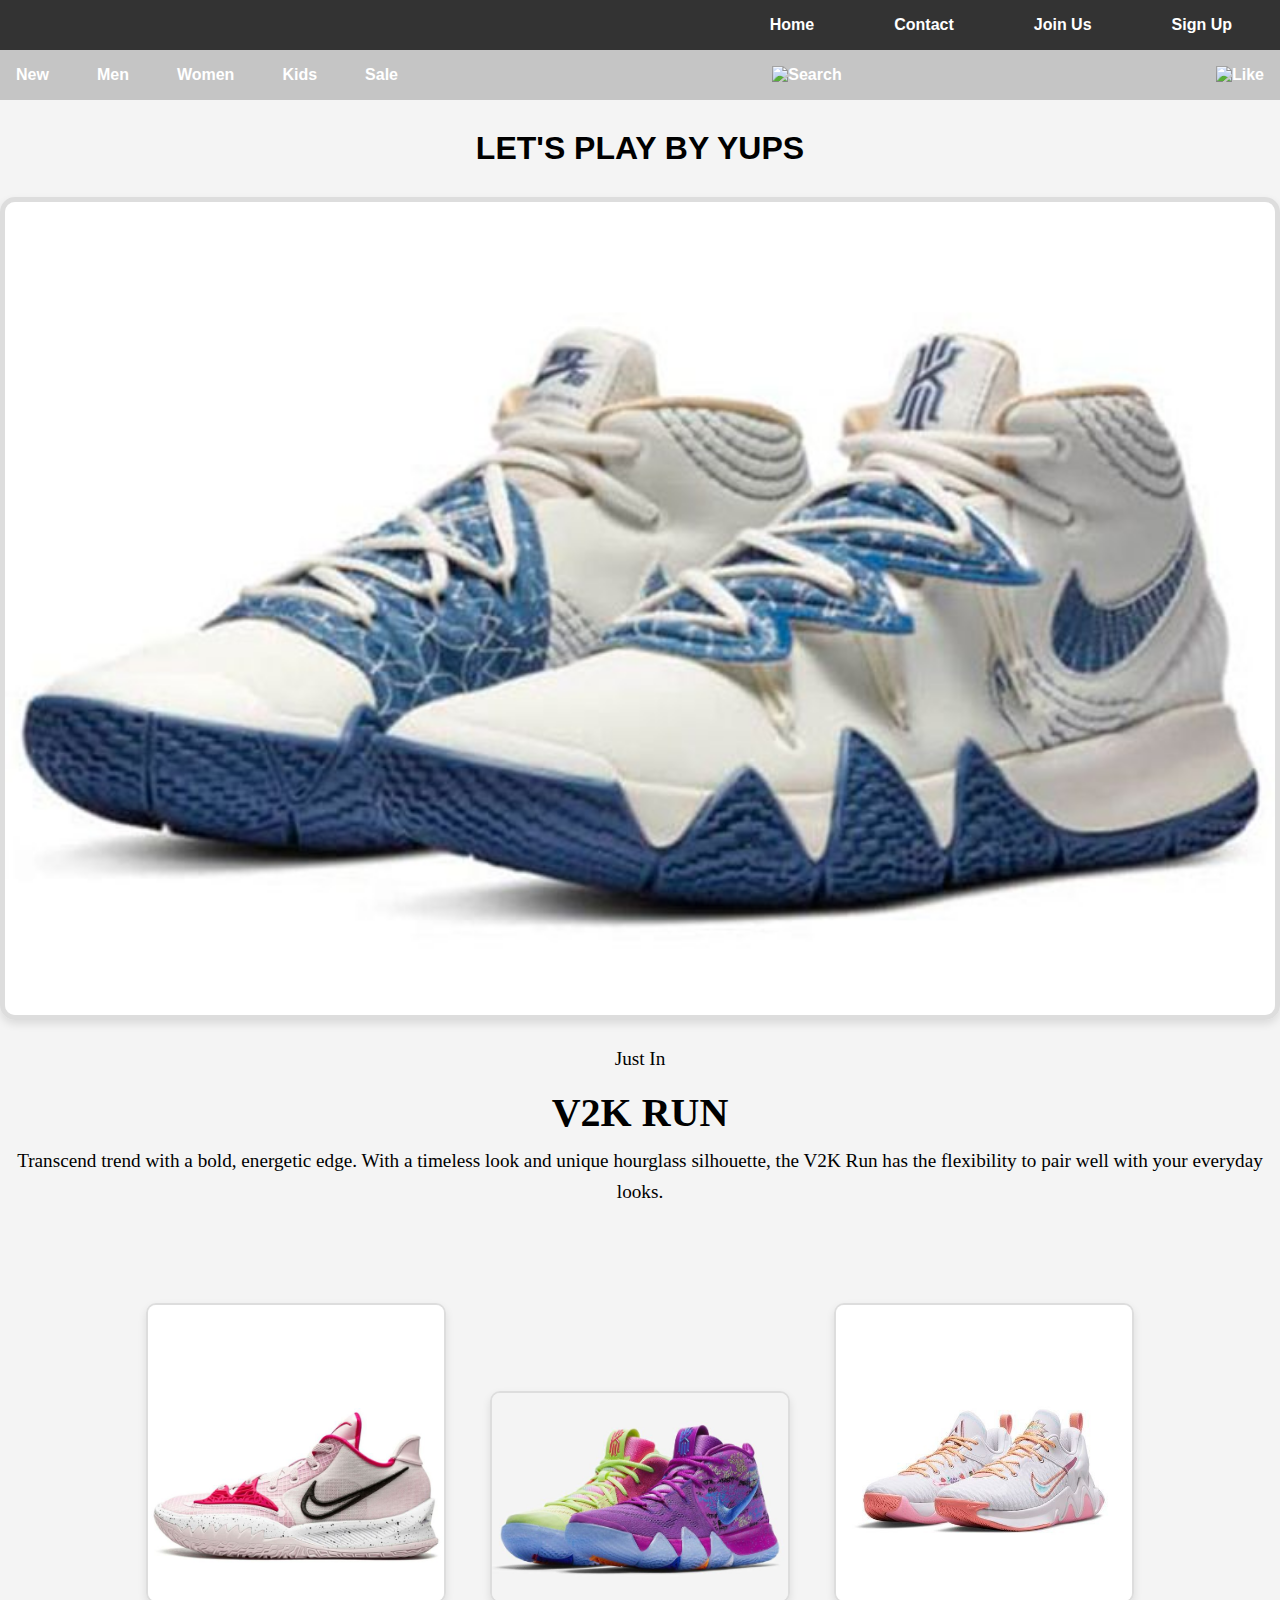
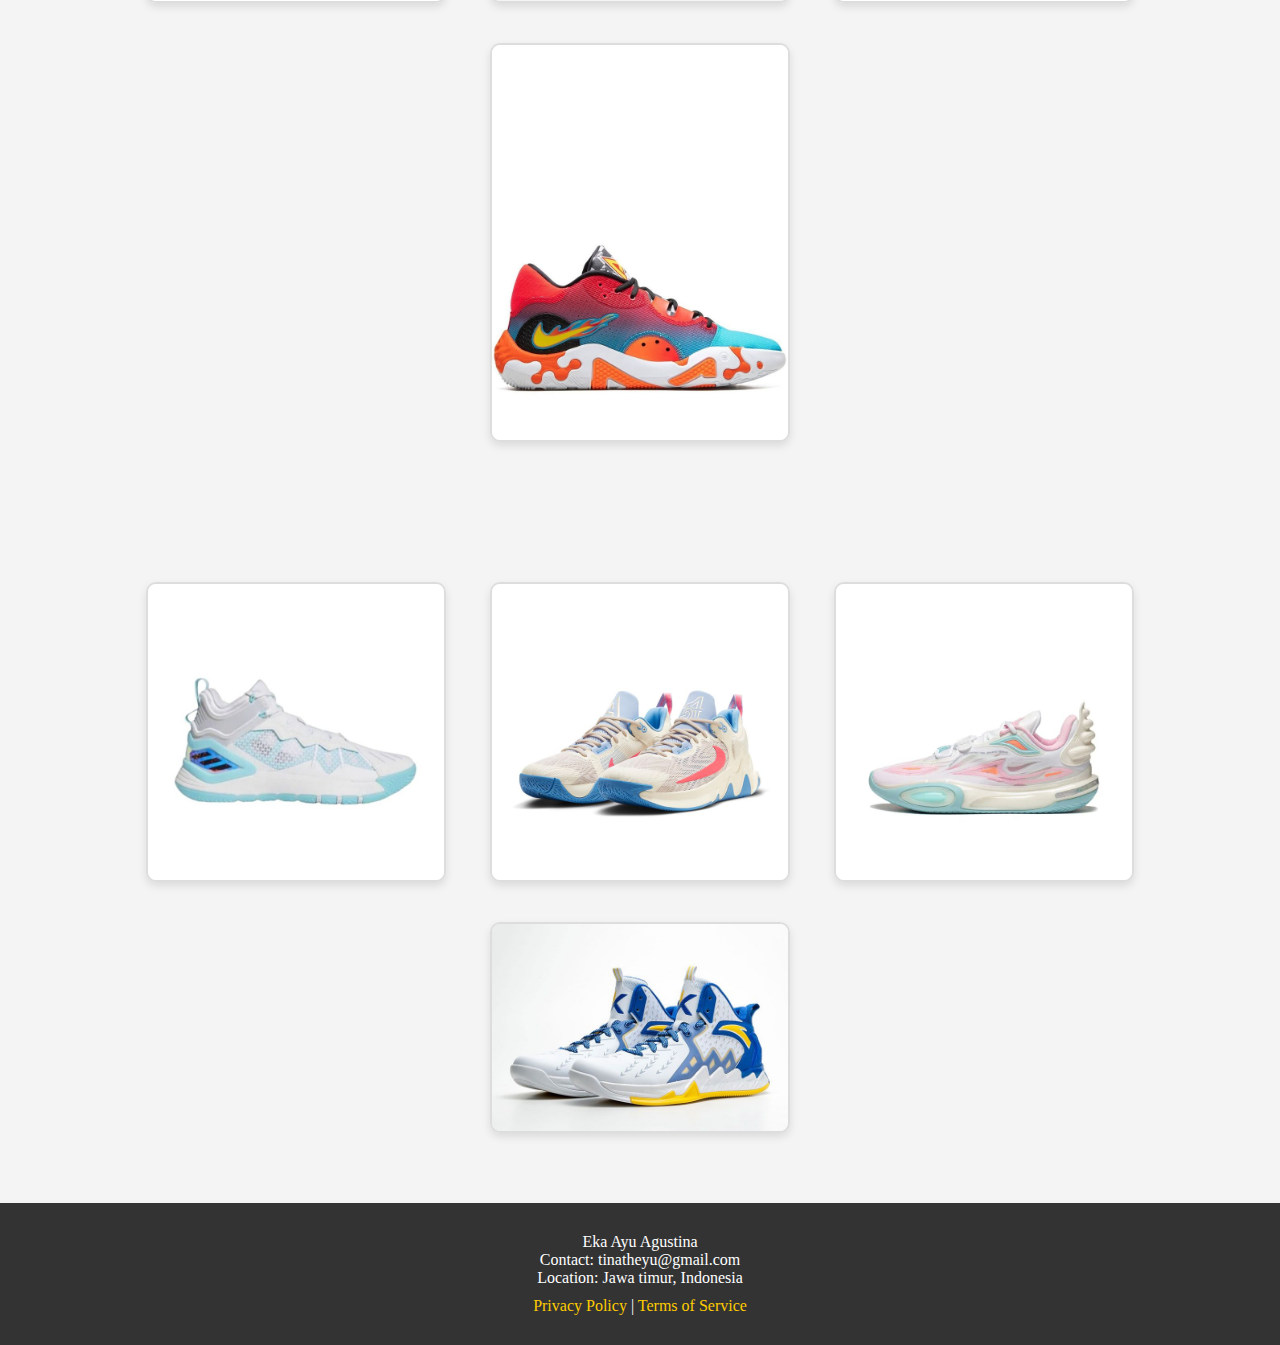
==== index.html @ d951ebdd "first commit" ====
<!DOCTYPE html>
<html lang="en">
<head>
    <meta charset="UTF-8">
    <meta name="viewport" content="width=device-width, initial-scale=1.0">
    <title>Document</title>
    <link rel="stylesheet" href="style.css"/>
</head>
<body>
    <!-- Navbar 1 -->
    <div>
        <nav>
            <ul>
                <li><a href="sindex.html">Home</a></li>
                <li><a href="#">Contact</a></li>
                <li><a href="login.html">Join Us</a></li>
                <li><a href="login.html">Sign Up</a></li>
            </ul>
        </nav>
    </div>
    <!-- Navbar 1 selesai -->

    <!-- Navbar 2 -->
    <div>
        <nav class="nav2">
            <ul class="ul2">
                <li class="li2"><a href="#">New</a></li>
                <li class="li2"><a href="#">Men</a></li>
                <li class="li2"><a href="#">Women</a></li>
                <li class="li2"><a href="#">Kids</a></li>
                <li class="li2"><a href="#">Sale</a></li>
                <li class="li2 right-icons">
                    <a href="#">
                        <img src="https://img.icons8.com/ios/50/000000/search.png" alt="Search" class="icon">
                    </a>
                </li>
                <li class="li2 right-icons">
                    <a href="#">
                        <img src="https://img.icons8.com/ios/50/000000/like.png" alt="Like" class="icon">
                    </a>
                </li>
            </ul>
        </nav>
    </div>
    <!-- Navbar 2 selesai -->

    <!-- Body 1 -->
    <div class="div-3">
        <h2 class="h2-1">LET'S PLAY BY YUPS</h2>
    </div>
    <!-- Body 1 selesai -->

    <!-- Body 2 -->
    <div class="div-4">
        <img class="custombasket1" src="basket2.jpg" alt="basketball" />
    </div>
    <div class="teks1">
        <p>Just In</p>
        <h1>V2K RUN</h1>
        <p>Transcend trend with a bold, energetic edge. With a timeless look and unique hourglass silhouette, the V2K Run has the flexibility to pair well with your everyday looks.</p>
    </div>        
    <!-- Body 2 selesai -->

    <!-- Body 3 -->
    <div class="div-5">
        <div class="photo-wrapper1">
            <img class="customkatalog1" src="katalog1.jpeg" alt="Sepatu 1" />
        </div>
        <div class="photo-wrapper1">
            <img class="customkatalog1" src="katalog2.jpg" alt="Sepatu 2" />
        </div>
        <div class="photo-wrapper1">
            <img class="customkatalog1" src="katalog3.jpg" alt="Sepatu 3" />
        </div>
        <div class="photo-wrapper1">
            <img class="customkatalog1" src="katalog4.jpg" alt="Sepatu 4" />
        </div>
    </div>
    <!-- Body 3 selesai -->

    <!-- Body 4 -->
    <div class="div-6">
        <div class="photo-wrapper1">
            <img class="customkatalog1" src="katalog5.jpg" alt="Sepatu 5" />
        </div>
        <div class="photo-wrapper1">
            <img class="customkatalog1" src="katalog6.jpg" alt="Sepatu 6" />
        </div>
        <div class="photo-wrapper1">
            <img class="customkatalog1" src="katalog7.jpg" alt="Sepatu 7" />
        </div>
        <div class="photo-wrapper1">
            <img class="customkatalog1" src="katalog8.jpg" alt="Sepatu 8" />
        </div>
    </div>
    <!-- Body 4 selesai -->

    <!-- Footer -->
    <footer>
        <div class="footer-section">
            <p>Eka Ayu Agustina</p>
            <p>Contact: tinatheyu@gmail.com</p>
            <p>Location: Jawa timur, Indonesia</p>
        </div>
        <div class="footer-section">
            <p><a href="#">Privacy Policy</a> | <a href="#">Terms of Service</a></p>
        </div>
    </footer>
    <!-- Footer selesai -->
</body>
</html>
---- style.css ----
* {
    margin: 0;
    padding: 0;
    box-sizing: border-box;
}

body {
   background: #f4f4f4;
}

nav {
   background-color: #333;
   align-items: center;
   display: flex;
   justify-content: flex-end;
   padding: 1rem 2rem;
}

nav ul {
   display: flex;
   list-style: none;
   align-items: center;
   gap: 3rem;
}

nav ul li a {
   font-weight: 600;
   text-decoration: none;
   font-family: 'Segoe UI', Tahoma, Geneva, Verdana, sans-serif;
   color: white;
   padding: 1rem;
   transition: all 0.3s ease;
   border-bottom: 1px solid rgba(255, 228, 196, 0);
}

nav ul li a:hover {
   border-bottom: 1px solid bisque;
   color: bisque;
}

.nav2 {
    background-color: rgb(197, 197, 197);
    display: flex;
    justify-content: center;
    padding: 0.5rem 1rem;
    height: 50px;
}

.ul2 {
    display: flex;
    list-style: none;
    align-items: center;
    gap: 3rem;
    width: 100%;
}

.right-icons {
    margin-left: auto;
    display: flex;
    gap: 0.5rem;
}

.li2 {
    font-weight: 600;
    text-decoration: none;
    font-family: 'Segoe UI', Tahoma, Geneva, Verdana, sans-serif;
    color: white;
    padding: 8px 0;
    transition: all 0.3s ease;
}

.li2 > a {
    font-weight: 600;
    text-decoration: none;
    font-family: 'Segoe UI', Tahoma, Geneva, Verdana, sans-serif;
    color: white;
    padding: 8px 0;
    transition: all;
    transition-duration: 300ms;
    border-bottom: 1px solid rgba(255, 228, 196, 0);
}

.li2 > a:hover {
    border-bottom: 1px solid bisque;
    color: bisque;
}

.icon {
   width: 20px;
   height: auto;
   vertical-align: middle;
}

.category-btn {
    background-color: #9d9d9d;
    color: white;
    border: none;
    border-radius: 10px;
    padding: 7px 24px;
    cursor: pointer;
    font-weight: bold;
    font-size: 16px;
    transition: background-color 0.3s ease, transform 0.3s ease;
}
 
.category-btn:hover {
    background-color: #535353;
    transform: scale(1.05);
}
 
.category-btn:active {
    transform: scale(0.98);
}
 
.teks1 {
   display: flex;
   flex-direction: column;
   justify-content: center;
   align-items: center;
   text-align: center;
   padding: 10px;
}

.teks1 h1 {
   font-size: 2.5em;
   margin-bottom: 10px;
}

.h2-1 {
    font-size: 2em;
    text-align: center;
    margin-top: 20px;
    margin-bottom: 20px;
    padding: 10px;
    font-family: Impact, Haettenschweiler, 'Arial Narrow Bold', sans-serif;
}

.teks1 p {
   font-size: 1.2em;
   line-height: 1.6;
   margin-bottom: 15px;
}

.div-4 {
   display: block;
   padding: 0;
   margin-bottom: 10px;
}

.custombasket1 {
   width: 100%;
   height: auto;
   border: 5px solid #ddd;
   border-radius: 15px;
   box-shadow: 0 4px 8px rgba(0, 0, 0, 0.1);
}

.div-5 {
   text-align: center;
   padding: 50px;
}

.customkatalog1 {
   width: 300px;
   height: auto;
   border: 2px solid #ddd;
   border-radius: 10px;
   box-shadow: 0 4px 8px rgba(0, 0, 0, 0.1);
   transition: transform 0.3s, box-shadow 0.3s;
}

.photo-wrapper1 {
   display: inline-flex;
   margin: 20px;
}

.customkatalog1:hover {
   transform: scale(1.05);
   box-shadow: 0 8px 16px rgba(0, 0, 0, 0.2);
}

.table1 {
   text-align: center;
   float: left;
}

.customtable1 {
   border-collapse: 20px;
   margin: 0 auto;
}

.td-1 {
   font-size: 24px;
   font-family: 'Georgia', serif;
   color: white;
   padding: 5px;
   text-align: center;
   background-color: #383838;
   border: 2px solid #383838;
}

.td-1:hover {
   background-color: #9e9e9e;
   color: #fff;
   cursor: pointer;
}

.div-6 {
    text-align: center;
    padding: 50px;
}

footer {
    background-color: #333;
    color: white;
    text-align: center;
    padding: 20px 0;
}

.footer-section {
    margin: 10px 0;
}

.footer-section a {
    color: #ffcc00; /* Example color */
    text-decoration: none;
}

.footer-section a:hover {
    text-decoration: underline;
}
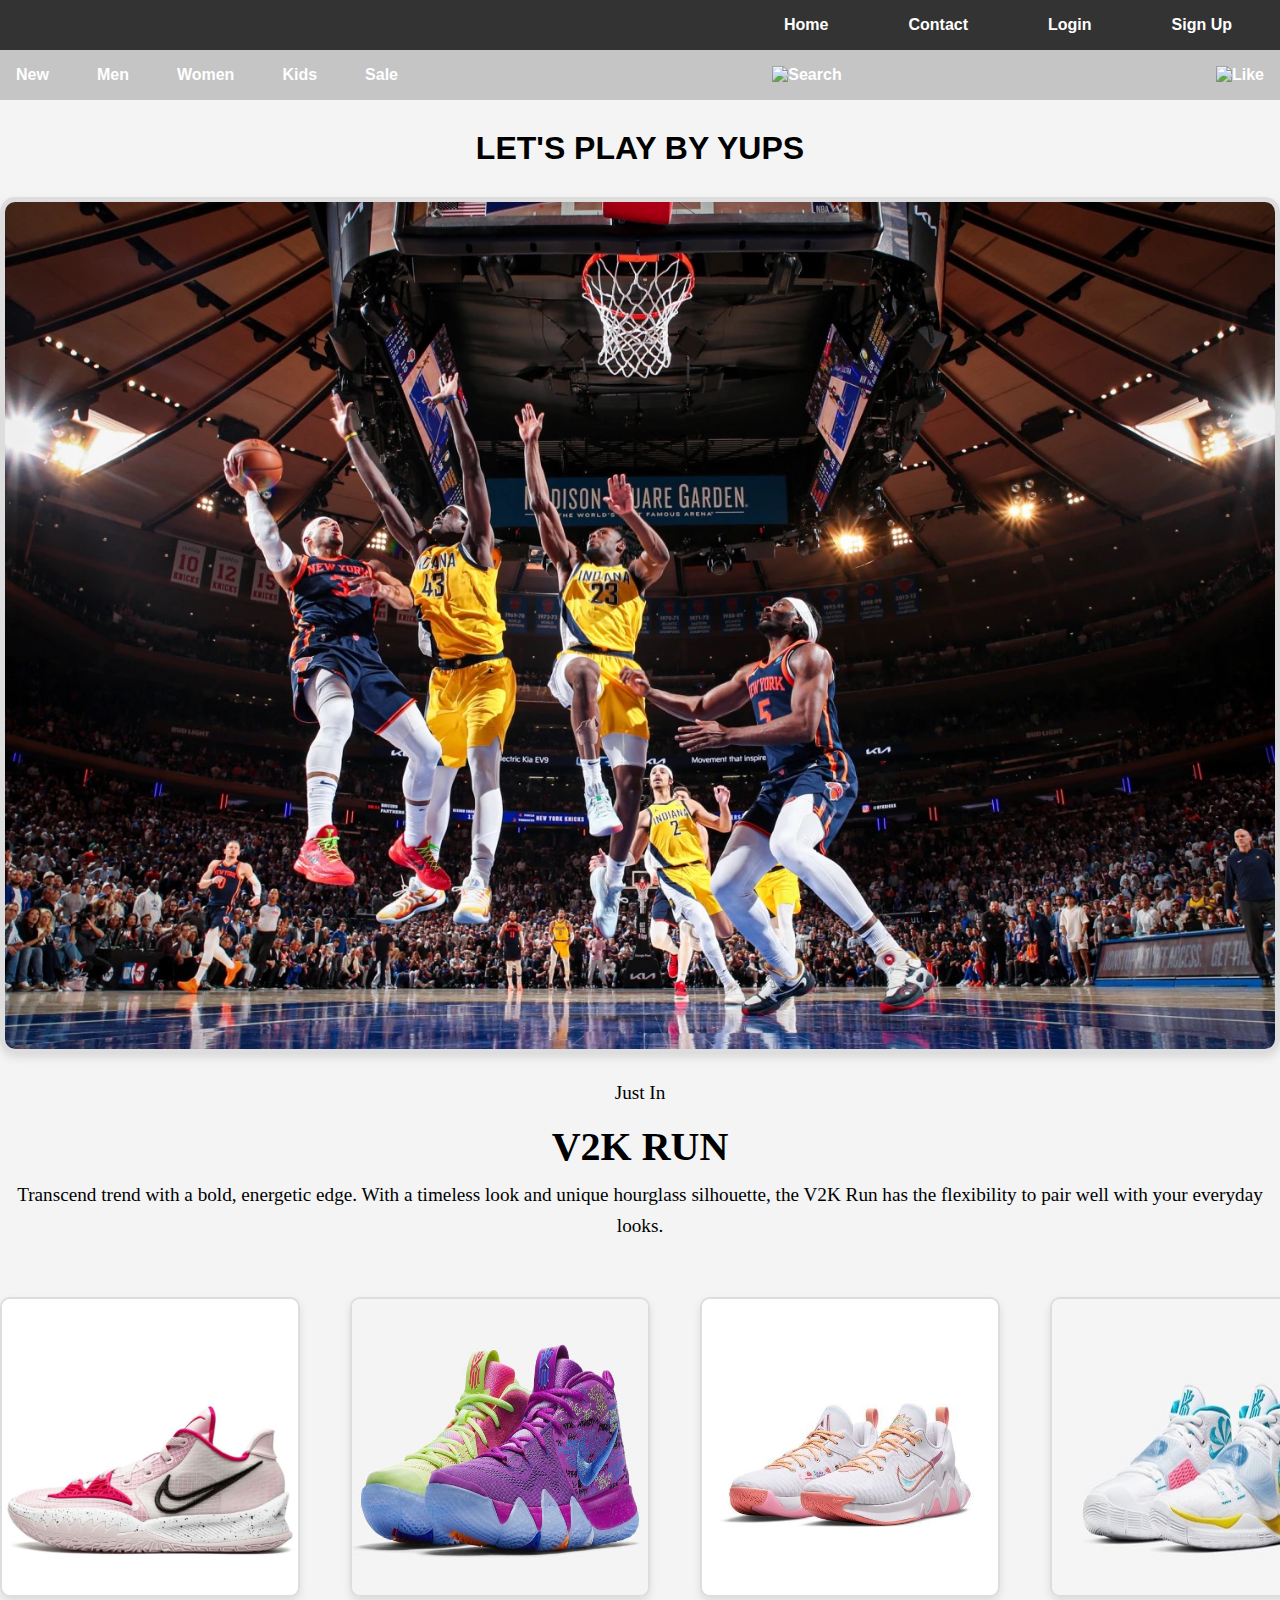
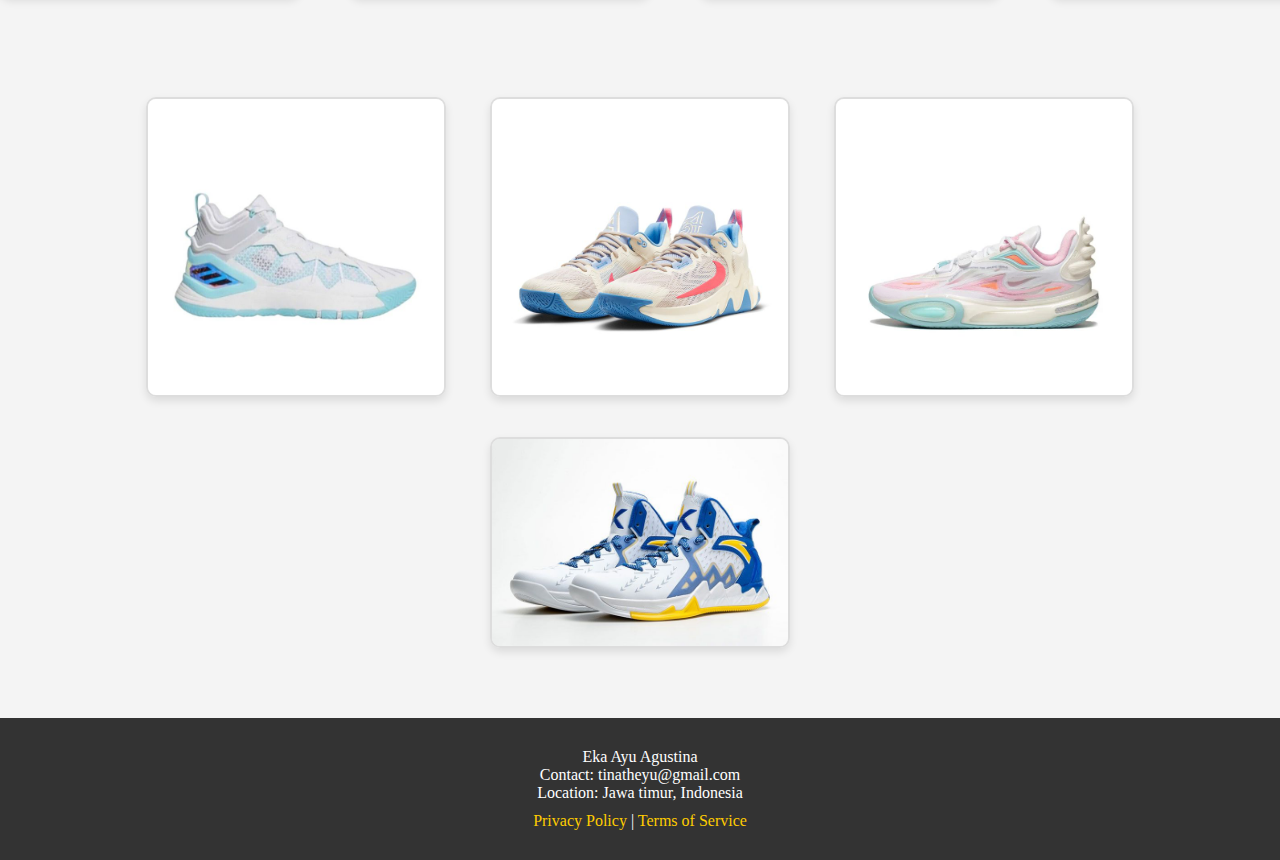
==== commit f4929e89: "js2" ====
--- a/index.html
+++ b/index.html
@@ -3,22 +3,31 @@
 <head>
     <meta charset="UTF-8">
     <meta name="viewport" content="width=device-width, initial-scale=1.0">
-    <title>Document</title>
-    <link rel="stylesheet" href="style.css"/>
+    <title>PRAKTIKUM PEMWEB</title>
+    <link rel="stylesheet" href="css/style.css"/>
 </head>
 <body>
     <!-- Navbar 1 -->
     <div>
         <nav>
             <ul>
-                <li><a href="sindex.html">Home</a></li>
+                <li><a href="index.html">Home</a></li>
                 <li><a href="#">Contact</a></li>
-                <li><a href="login.html">Join Us</a></li>
-                <li><a href="login.html">Sign Up</a></li>
+                <li><a href="#" id="login-link">Login</a></li>
+                <li><a href="signup.html">Sign Up</a></li>
             </ul>
         </nav>
     </div>
     <!-- Navbar 1 selesai -->
+
+    <!-- Pop-up Login Pilihan -->
+    <div class="overlay" id="overlay"></div>
+    <div class="popup" id="popup">
+        <h3>Pilih Login</h3>
+        <a href="login.html">Tamu</a>
+        <a href="dashboard.html">Admin</a>
+        <div class="close-button" onclick="closePopup()">Batal</div>
+    </div>
 
     <!-- Navbar 2 -->
     <div>
@@ -52,7 +61,7 @@
 
     <!-- Body 2 -->
     <div class="div-4">
-        <img class="custombasket1" src="basket2.jpg" alt="basketball" />
+        <img class="custombasket1" src="assets/halaman1.jpeg" alt="basketball" />
     </div>
     <div class="teks1">
         <p>Just In</p>
@@ -64,16 +73,16 @@
     <!-- Body 3 -->
     <div class="div-5">
         <div class="photo-wrapper1">
-            <img class="customkatalog1" src="katalog1.jpeg" alt="Sepatu 1" />
-        </div>
-        <div class="photo-wrapper1">
-            <img class="customkatalog1" src="katalog2.jpg" alt="Sepatu 2" />
-        </div>
-        <div class="photo-wrapper1">
-            <img class="customkatalog1" src="katalog3.jpg" alt="Sepatu 3" />
-        </div>
-        <div class="photo-wrapper1">
-            <img class="customkatalog1" src="katalog4.jpg" alt="Sepatu 4" />
+            <img class="customkatalog1" src="assets/katalog1.jpeg" alt="Sepatu 1" />
+        </div>
+        <div class="photo-wrapper1">
+            <img class="customkatalog1" src="assets/katalog2.jpg" alt="Sepatu 2" />
+        </div>
+        <div class="photo-wrapper1">
+            <img class="customkatalog1" src="assets/katalog3.jpg" alt="Sepatu 3" />
+        </div>
+        <div class="photo-wrapper1">
+            <img class="customkatalog1" src="assets/katalog4.jpeg" alt="Sepatu 4" />
         </div>
     </div>
     <!-- Body 3 selesai -->
@@ -81,16 +90,16 @@
     <!-- Body 4 -->
     <div class="div-6">
         <div class="photo-wrapper1">
-            <img class="customkatalog1" src="katalog5.jpg" alt="Sepatu 5" />
-        </div>
-        <div class="photo-wrapper1">
-            <img class="customkatalog1" src="katalog6.jpg" alt="Sepatu 6" />
-        </div>
-        <div class="photo-wrapper1">
-            <img class="customkatalog1" src="katalog7.jpg" alt="Sepatu 7" />
-        </div>
-        <div class="photo-wrapper1">
-            <img class="customkatalog1" src="katalog8.jpg" alt="Sepatu 8" />
+            <img class="customkatalog1" src="assets/katalog5.jpg" alt="Sepatu 5" />
+        </div>
+        <div class="photo-wrapper1">
+            <img class="customkatalog1" src="assets/katalog6.jpg" alt="Sepatu 6" />
+        </div>
+        <div class="photo-wrapper1">
+            <img class="customkatalog1" src="assets/katalog7.jpg" alt="Sepatu 7" />
+        </div>
+        <div class="photo-wrapper1">
+            <img class="customkatalog1" src="assets/katalog8.jpg" alt="Sepatu 8" />
         </div>
     </div>
     <!-- Body 4 selesai -->
@@ -107,5 +116,85 @@
         </div>
     </footer>
     <!-- Footer selesai -->
+
+    <!-- JavaScript Code -->
+    <script>
+        document.addEventListener("DOMContentLoaded", function () {
+            const heading = document.querySelector(".h2-1");
+            heading.textContent = "LET'S PLAY BY YUPS";
+        });
+
+        document.addEventListener("DOMContentLoaded", function () {
+            const katalogImages = document.querySelectorAll(".customkatalog1");
+            katalogImages.forEach((img, index) => {
+                img.addEventListener("click", function () {
+                    alert("Katalog Sepatu " + (index + 1));
+                });
+            });
+        });
+
+        document.addEventListener("DOMContentLoaded", function () {
+            const katalogImage = document.querySelector(".customkatalog1");
+            katalogImage.addEventListener("mouseover", function () {
+                katalogImage.src = "newimage.jpg"; // Ganti dengan gambar yang diinginkan
+            });
+            katalogImage.addEventListener("mouseout", function () {
+                katalogImage.src = "katalog1.jpeg";
+            });
+        });
+
+        document.addEventListener("DOMContentLoaded", function () {
+            const likeIcons = document.querySelectorAll('.right-icons img[alt="Like"]');
+            let wishlist = [];
+
+            likeIcons.forEach((icon, index) => {
+                icon.addEventListener("click", function () {
+                    wishlist.push("Item " + (index + 1));
+                    alert("Added to wishlist: Item " + (index + 1));
+                    console.log("Current Wishlist:", wishlist);
+                });
+
+                icon.addEventListener("dblclick", function () {
+                    const itemIndex = wishlist.indexOf("Item " + (index + 1));
+                    if (itemIndex > -1) {
+                        wishlist.splice(itemIndex, 1);
+                        alert("Removed from wishlist: Item " + (index + 1));
+                        console.log("Current Wishlist:", wishlist);
+                    }
+                });
+            });
+        });
+
+        document.addEventListener("DOMContentLoaded", function () {
+            const buttons = document.querySelectorAll('button');
+            buttons.forEach((button) => {
+                button.addEventListener("click", function () {
+                    button.style.backgroundColor = "#FFD700";
+                    button.textContent = "Clicked!";
+                });
+            });
+        });
+
+        // document.addEventListener("DOMContentLoaded", function () {
+        //     const katalogCount = document.querySelectorAll(".customkatalog1").length;
+        //     alert("Total Items in Katalog: " + katalogCount);
+        // });
+
+         // Buka pop-up ketika login diklik
+         document.getElementById("login-link").addEventListener("click", function(event) {
+            event.preventDefault(); // Mencegah link melakukan navigasi
+            document.getElementById("popup").style.display = "block";
+            document.getElementById("overlay").style.display = "block";
+        });
+
+        // Tutup pop-up
+        function closePopup() {
+            document.getElementById("popup").style.display = "none";
+            document.getElementById("overlay").style.display = "none";
+        }
+
+        // Tutup pop-up jika overlay diklik
+        document.getElementById("overlay").addEventListener("click", closePopup);
+    </script>
 </body>
 </html>
--- a/css/style.css
+++ b/css/style.css
@@ -0,0 +1,301 @@
+* {
+    margin: 0;
+    padding: 0;
+    box-sizing: border-box;
+}
+
+body {
+   background: #f4f4f4;
+}
+
+nav {
+   background-color: #333;
+   align-items: center;
+   display: flex;
+   justify-content: flex-end;
+   padding: 1rem 2rem;
+}
+
+nav ul {
+   display: flex;
+   list-style: none;
+   align-items: center;
+   gap: 3rem;
+}
+
+nav ul li a {
+   font-weight: 600;
+   text-decoration: none;
+   font-family: 'Segoe UI', Tahoma, Geneva, Verdana, sans-serif;
+   color: white;
+   padding: 1rem;
+   transition: all 0.3s ease;
+   border-bottom: 1px solid rgba(255, 228, 196, 0);
+}
+
+nav ul li a:hover {
+   border-bottom: 1px solid bisque;
+   color: bisque;
+}
+
+.nav2 {
+    background-color: rgb(197, 197, 197);
+    display: flex;
+    justify-content: center;
+    padding: 0.5rem 1rem;
+    height: 50px;
+}
+
+.ul2 {
+    display: flex;
+    list-style: none;
+    align-items: center;
+    gap: 3rem;
+    width: 100%;
+}
+
+.right-icons {
+    margin-left: auto;
+    display: flex;
+    gap: 0.5rem;
+}
+
+.li2 {
+    font-weight: 600;
+    text-decoration: none;
+    font-family: 'Segoe UI', Tahoma, Geneva, Verdana, sans-serif;
+    color: white;
+    padding: 8px 0;
+    transition: all 0.3s ease;
+}
+
+.li2 > a {
+    font-weight: 600;
+    text-decoration: none;
+    font-family: 'Segoe UI', Tahoma, Geneva, Verdana, sans-serif;
+    color: white;
+    padding: 8px 0;
+    transition: all;
+    transition-duration: 300ms;
+    border-bottom: 1px solid rgba(255, 228, 196, 0);
+}
+
+.li2 > a:hover {
+    border-bottom: 1px solid bisque;
+    color: bisque;
+}
+
+.icon {
+   width: 20px;
+   height: auto;
+   vertical-align: middle;
+}
+
+.category-btn {
+    background-color: #9d9d9d;
+    color: white;
+    border: none;
+    border-radius: 10px;
+    padding: 7px 24px;
+    cursor: pointer;
+    font-weight: bold;
+    font-size: 16px;
+    transition: background-color 0.3s ease, transform 0.3s ease;
+}
+ 
+.category-btn:hover {
+    background-color: #535353;
+    transform: scale(1.05);
+}
+ 
+.category-btn:active {
+    transform: scale(0.98);
+}
+ 
+.teks1 {
+   display: flex;
+   flex-direction: column;
+   justify-content: center;
+   align-items: center;
+   text-align: center;
+   padding: 10px;
+}
+
+.teks1 h1 {
+   font-size: 2.5em;
+   margin-bottom: 10px;
+}
+
+.h2-1 {
+    font-size: 2em;
+    text-align: center;
+    margin-top: 20px;
+    margin-bottom: 20px;
+    padding: 10px;
+    font-family: Impact, Haettenschweiler, 'Arial Narrow Bold', sans-serif;
+}
+
+.teks1 p {
+   font-size: 1.2em;
+   line-height: 1.6;
+   margin-bottom: 15px;
+}
+
+.div-4 {
+   display: block;
+   padding: 0;
+   margin-bottom: 10px;
+}
+
+.custombasket1 {
+   width: 100%;
+   height: auto;
+   border: 5px solid #ddd;
+   border-radius: 15px;
+   box-shadow: 0 4px 8px rgba(0, 0, 0, 0.1);
+}
+
+.div-5 {
+   text-align: center;
+   padding: 50px;
+   display: flex;
+   overflow-x: auto;
+   gap: 10px; /* Jarak antar gambar */
+   padding: 10px; /* Opsional: memberikan padding untuk lebih baik */
+   scroll-snap-type: x mandatory; /* Untuk membuat snapping ke elemen tertentu */
+}
+
+.customkatalog1 {
+   width: 300px;
+   height: auto;
+   border: 2px solid #ddd;
+   border-radius: 10px;
+   box-shadow: 0 4px 8px rgba(0, 0, 0, 0.1);
+   transition: transform 0.3s, box-shadow 0.3s;
+}
+
+.photo-wrapper1 {
+   display: inline-flex;
+   margin: 20px;
+   flex: 0 0 auto;
+   scroll-snap-align: start;
+}
+
+.customkatalog1:hover {
+   transform: scale(1.05);
+   box-shadow: 0 8px 16px rgba(0, 0, 0, 0.2);
+}
+
+.table1 {
+   text-align: center;
+   float: left;
+}
+
+.customtable1 {
+   border-collapse: 20px;
+   margin: 0 auto;
+}
+
+.td-1 {
+   font-size: 24px;
+   font-family: 'Georgia', serif;
+   color: white;
+   padding: 5px;
+   text-align: center;
+   background-color: #383838;
+   border: 2px solid #383838;
+}
+
+.td-1:hover {
+   background-color: #9e9e9e;
+   color: #fff;
+   cursor: pointer;
+}
+
+.div-6 {
+    text-align: center;
+    padding: 50px;
+}
+
+footer {
+    background-color: #333;
+    color: white;
+    text-align: center;
+    padding: 20px 0;
+}
+
+.footer-section {
+    margin: 10px 0;
+}
+
+.footer-section a {
+    color: #ffcc00; /* Example color */
+    text-decoration: none;
+}
+
+.footer-section a:hover {
+    text-decoration: underline;
+}
+
+        /* CSS untuk pop-up */
+        .popup {
+         display: none;
+         position: fixed;
+         top: 50%;
+         left: 50%;
+         transform: translate(-50%, -50%);
+         background-color: #fff;
+         padding: 20px;
+         box-shadow: 0 0 10px rgba(0, 0, 0, 0.5);
+         z-index: 1000;
+         width: 300px;
+         text-align: center;
+         border-radius: 8px;
+     }
+
+     .popup h3 {
+         margin-top: 0;
+     }
+
+     .popup a {
+         display: inline-block;
+         margin: 10px 5px;
+         padding: 10px;
+         color: #fff;
+         text-decoration: none;
+         background-color: #b7b7b7;
+         border-radius: 5px;
+         width: 100px;
+         text-align: center;
+     }
+
+     .popup a:hover {
+         background-color: #797d81;
+     }
+
+     /* Background overlay */
+     .overlay {
+         display: none;
+         position: fixed;
+         top: 0;
+         left: 0;
+         width: 100%;
+         height: 100%;
+         background-color: rgba(0, 0, 0, 0.5);
+         z-index: 999;
+     }
+
+     .close-button {
+         display: inline-block;
+         margin-top: 15px;
+         padding: 5px 15px;
+         color: #333;
+         background-color: #f0f0f0;
+         text-decoration: none;
+         border-radius: 5px;
+         cursor: pointer;
+     }
+
+     .close-button:hover {
+         background-color: #ddd;
+     }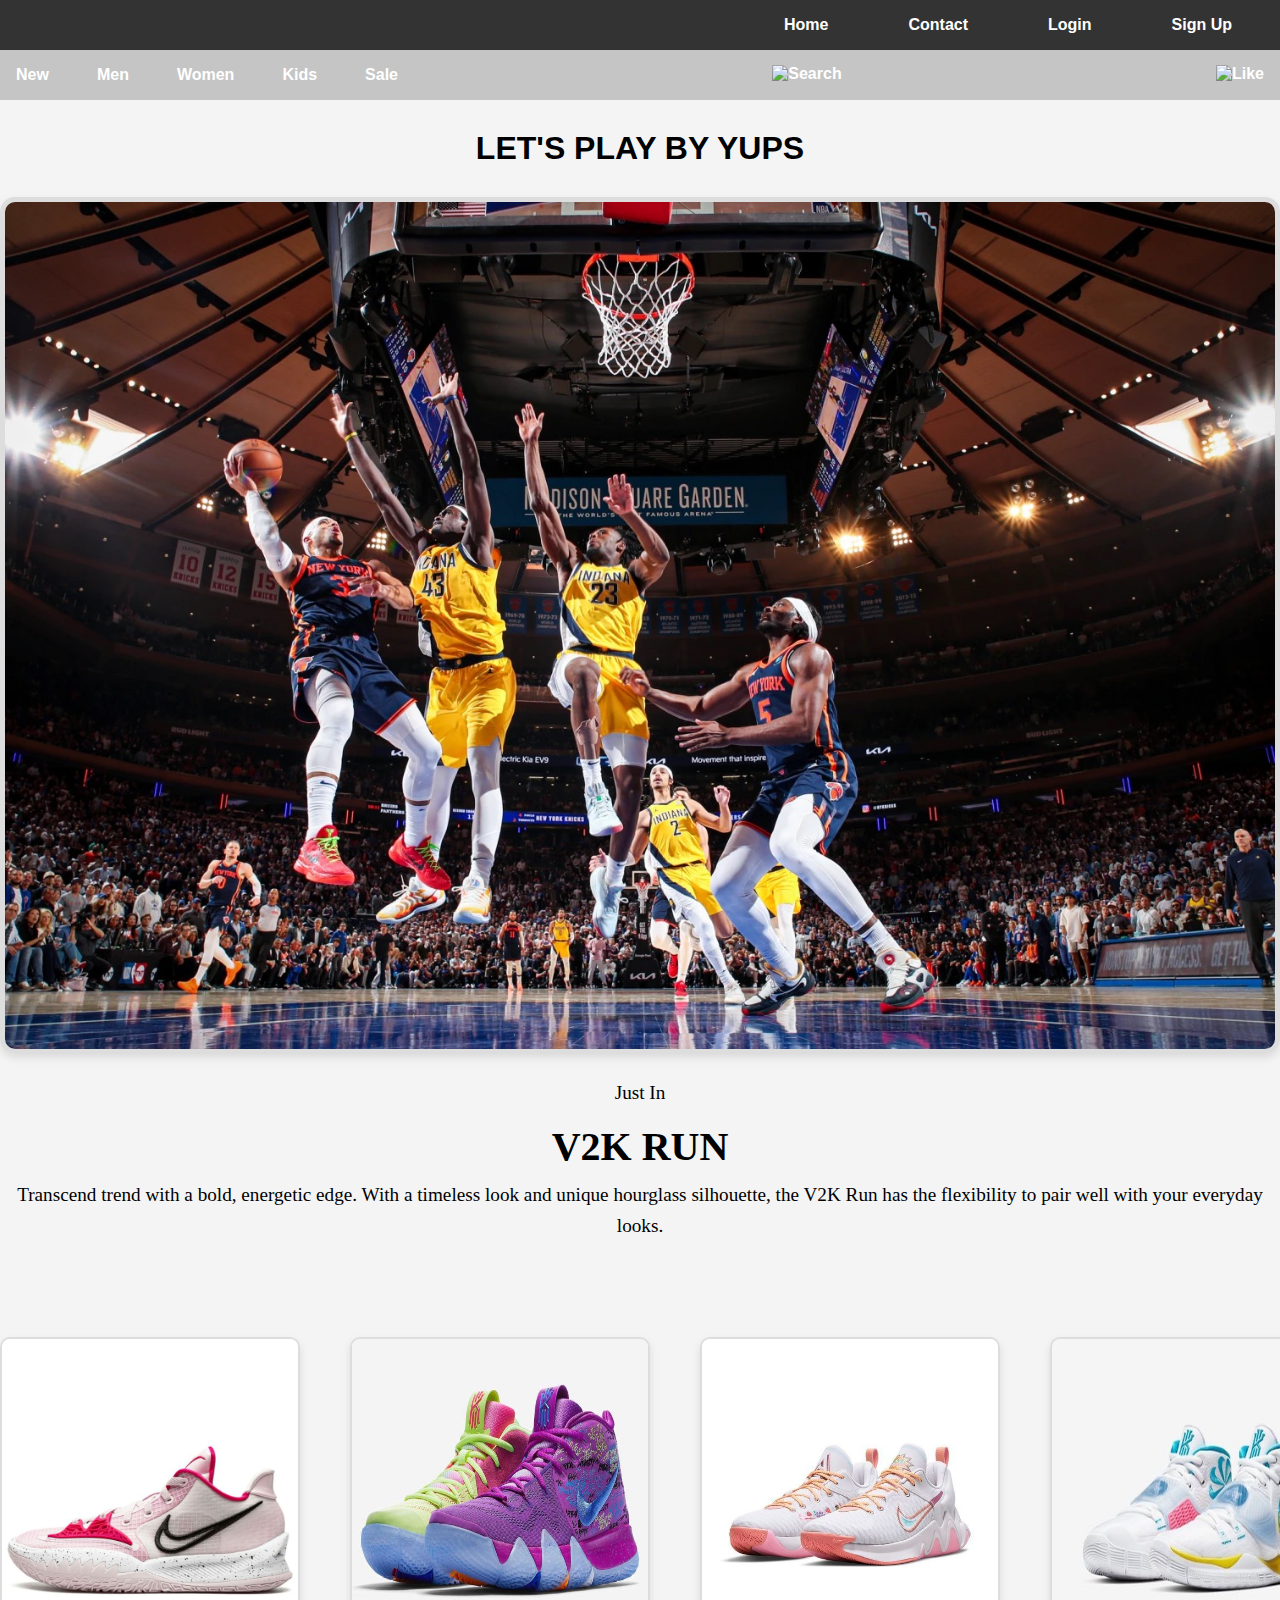
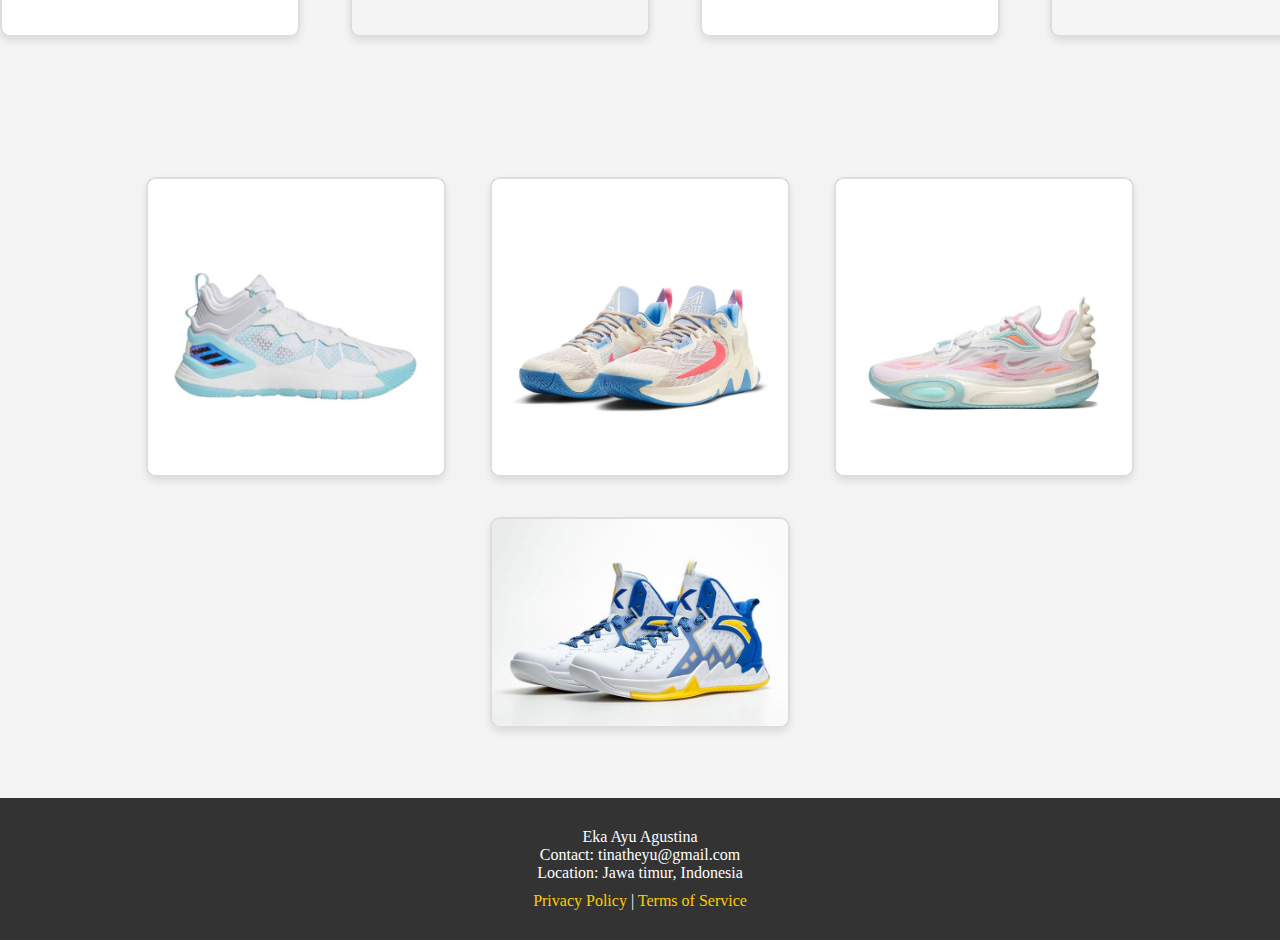
==== commit cb791b9f: "pop up,web storage" ====
--- a/index.html
+++ b/index.html
@@ -8,16 +8,14 @@
 </head>
 <body>
     <!-- Navbar 1 -->
-    <div>
-        <nav>
-            <ul>
-                <li><a href="index.html">Home</a></li>
-                <li><a href="#">Contact</a></li>
-                <li><a href="#" id="login-link">Login</a></li>
-                <li><a href="signup.html">Sign Up</a></li>
-            </ul>
-        </nav>
-    </div>
+    <nav>
+        <ul>
+            <li><a href="index.html">Home</a></li>
+            <li><a href="#">Contact</a></li>
+            <li><a href="#" id="login-link">Login</a></li>
+            <li><a href="signup.html">Sign Up</a></li>
+        </ul>
+    </nav>
     <!-- Navbar 1 selesai -->
 
     <!-- Pop-up Login Pilihan -->
@@ -30,27 +28,25 @@
     </div>
 
     <!-- Navbar 2 -->
-    <div>
-        <nav class="nav2">
-            <ul class="ul2">
-                <li class="li2"><a href="#">New</a></li>
-                <li class="li2"><a href="#">Men</a></li>
-                <li class="li2"><a href="#">Women</a></li>
-                <li class="li2"><a href="#">Kids</a></li>
-                <li class="li2"><a href="#">Sale</a></li>
-                <li class="li2 right-icons">
-                    <a href="#">
-                        <img src="https://img.icons8.com/ios/50/000000/search.png" alt="Search" class="icon">
-                    </a>
-                </li>
-                <li class="li2 right-icons">
-                    <a href="#">
-                        <img src="https://img.icons8.com/ios/50/000000/like.png" alt="Like" class="icon">
-                    </a>
-                </li>
-            </ul>
-        </nav>
-    </div>
+    <nav class="nav2">
+        <ul class="ul2">
+            <li class="li2"><a href="#">New</a></li>
+            <li class="li2"><a href="#">Men</a></li>
+            <li class="li2"><a href="#">Women</a></li>
+            <li class="li2"><a href="#">Kids</a></li>
+            <li class="li2"><a href="#">Sale</a></li>
+            <li class="li2 right-icons">
+                <a href="#">
+                    <img src="https://img.icons8.com/ios/50/000000/search.png" alt="Search" class="icon">
+                </a>
+            </li>
+            <li class="li2 right-icons">
+                <a href="#">
+                    <img src="https://img.icons8.com/ios/50/000000/like.png" alt="Like" class="icon">
+                </a>
+            </li>
+        </ul>
+    </nav>
     <!-- Navbar 2 selesai -->
 
     <!-- Body 1 -->
@@ -104,6 +100,23 @@
     </div>
     <!-- Body 4 selesai -->
 
+    <!-- Pop-up Konfirmasi Wishlist -->
+    <div class="overlay" id="wishlist-overlay"></div>
+    <div class="wishlist-popup" id="wishlist-popup">
+        <h3>Konfirmasi Wishlist</h3>
+        <p id="wishlist-message"></p>
+        <div class="close-button" onclick="closeWishlistPopup()">Batal</div>
+        <div class="close-button" id="confirm-wishlist-button">Konfirmasi</div>
+    </div>
+
+    <!-- Pop-up Info Sepatu -->
+    <div class="overlay" id="info-overlay"></div>
+    <div class="info-popup" id="info-popup">
+        <h3>Informasi Sepatu</h3>
+        <p id="shoe-info-message"></p>
+        <div class="close-button" onclick="closeInfoPopup()">Tutup</div>
+    </div>
+
     <!-- Footer -->
     <footer>
         <div class="footer-section">
@@ -119,82 +132,145 @@
 
     <!-- JavaScript Code -->
     <script>
+        let wishlist = [];
+        let currentShoeIndex = -1; // Menyimpan indeks sepatu saat ini yang diklik
+
         document.addEventListener("DOMContentLoaded", function () {
-            const heading = document.querySelector(".h2-1");
-            heading.textContent = "LET'S PLAY BY YUPS";
-        });
-
-        document.addEventListener("DOMContentLoaded", function () {
+            loadWishlist(); // Memuat wishlist dari localStorage
+
+            // Event untuk pop-up login
+            document.getElementById("login-link").addEventListener("click", function(event) {
+                event.preventDefault(); // Mencegah link melakukan navigasi
+                document.getElementById("popup").style.display = "block";
+                document.getElementById("overlay").style.display = "block";
+            });
+
+            // Tutup pop-up login
+            document.getElementById("overlay").addEventListener("click", closePopup);
+
+            // Mengatur event untuk gambar katalog
             const katalogImages = document.querySelectorAll(".customkatalog1");
             katalogImages.forEach((img, index) => {
                 img.addEventListener("click", function () {
-                    alert("Katalog Sepatu " + (index + 1));
-                });
-            });
-        });
-
-        document.addEventListener("DOMContentLoaded", function () {
-            const katalogImage = document.querySelector(".customkatalog1");
-            katalogImage.addEventListener("mouseover", function () {
-                katalogImage.src = "newimage.jpg"; // Ganti dengan gambar yang diinginkan
-            });
-            katalogImage.addEventListener("mouseout", function () {
-                katalogImage.src = "katalog1.jpeg";
-            });
-        });
-
-        document.addEventListener("DOMContentLoaded", function () {
+                    showShoeInfo(index); // Tampilkan pop-up info
+                });
+            });
+
+            // Mengatur event untuk ikon like
             const likeIcons = document.querySelectorAll('.right-icons img[alt="Like"]');
-            let wishlist = [];
-
             likeIcons.forEach((icon, index) => {
                 icon.addEventListener("click", function () {
-                    wishlist.push("Item " + (index + 1));
-                    alert("Added to wishlist: Item " + (index + 1));
-                    console.log("Current Wishlist:", wishlist);
+                    showWishlistPopup(index); // Tampilkan pop-up konfirmasi
                 });
 
                 icon.addEventListener("dblclick", function () {
-                    const itemIndex = wishlist.indexOf("Item " + (index + 1));
+                    const item = "Item " + (index + 1);
+                    const itemIndex = wishlist.indexOf(item);
                     if (itemIndex > -1) {
                         wishlist.splice(itemIndex, 1);
-                        alert("Removed from wishlist: Item " + (index + 1));
-                        console.log("Current Wishlist:", wishlist);
+                        saveWishlist(); // Simpan wishlist setelah dihapus
+                        alert("Dihapus dari wishlist: " + item);
+                        console.log("Wishlist Saat Ini:", wishlist);
                     }
                 });
             });
+
+            // Event untuk konfirmasi wishlist
+            document.getElementById("confirm-wishlist-button").addEventListener("click", function () {
+                if (currentShoeIndex > -1) {
+                    const item = "Item " + (currentShoeIndex + 1);
+                    wishlist.push(item);
+                    saveWishlist(); // Simpan wishlist
+                    document.getElementById("wishlist-message").textContent = "Ditambahkan ke wishlist: " + item;
+                    console.log("Wishlist Saat Ini:", wishlist);
+                }
+                closeWishlistPopup();
+            });
+
+            // Load additional shoe data using fetch
+            loadShoeData();
         });
 
-        document.addEventListener("DOMContentLoaded", function () {
-            const buttons = document.querySelectorAll('button');
-            buttons.forEach((button) => {
-                button.addEventListener("click", function () {
-                    button.style.backgroundColor = "#FFD700";
-                    button.textContent = "Clicked!";
-                });
-            });
-        });
-
-        // document.addEventListener("DOMContentLoaded", function () {
-        //     const katalogCount = document.querySelectorAll(".customkatalog1").length;
-        //     alert("Total Items in Katalog: " + katalogCount);
-        // });
-
-         // Buka pop-up ketika login diklik
-         document.getElementById("login-link").addEventListener("click", function(event) {
-            event.preventDefault(); // Mencegah link melakukan navigasi
-            document.getElementById("popup").style.display = "block";
-            document.getElementById("overlay").style.display = "block";
-        });
-
-        // Tutup pop-up
+        // Asynchronous Fetch dan Promises
+        function loadShoeData() {
+            fetch('https://example.com/api/shoes') // Ganti dengan URL API yang sesuai
+                .then(response => {
+                    if (!response.ok) {
+                        throw new Error('Network response was not ok');
+                    }
+                    return response.json();
+                })
+                .then(data => {
+                    console.log('Data sepatu berhasil dimuat:', data);
+                    // Proses data sepatu yang dimuat
+                    displayShoes(data); // Panggil fungsi untuk menampilkan data sepatu
+                })
+                .catch(error => {
+                    console.error('Ada masalah dengan fetch:', error);
+                });
+        }
+        // Asynchronous Fetch dan Promises selesai
+
+        function displayShoes(data) {
+            // Contoh cara menampilkan data sepatu di DOM
+            const shoeContainer = document.querySelector('.div-5'); // Ganti dengan elemen yang sesuai
+            data.forEach((shoe, index) => {
+                const shoeElement = document.createElement('div');
+                shoeElement.className = 'shoe-item';
+                shoeElement.innerHTML = `
+                    <img src="${shoe.image}" alt="${shoe.name}">
+                    <h4>${shoe.name}</h4>
+                    <p>${shoe.description}</p>
+                `;
+                shoeContainer.appendChild(shoeElement);
+            });
+        }
+
+        function showWishlistPopup(index) {
+            currentShoeIndex = index;
+            document.getElementById("wishlist-message").textContent = "Tambahkan ke wishlist?";
+            document.getElementById("wishlist-popup").style.display = "block";
+            document.getElementById("wishlist-overlay").style.display = "block";
+        }
+
+        function closeWishlistPopup() {
+            document.getElementById("wishlist-popup").style.display = "none";
+            document.getElementById("wishlist-overlay").style.display = "none";
+        }
+
+        function showShoeInfo(index) {
+            // Update currentShoeIndex untuk menampilkan info sepatu yang dipilih
+            currentShoeIndex = index;
+            const message = `Informasi untuk Sepatu ${index + 1}: Deskripsi, ukuran, harga, dll.`;
+            document.getElementById("shoe-info-message").textContent = message;
+            document.getElementById("info-popup").style.display = "block";
+            document.getElementById("info-overlay").style.display = "block";
+        }
+
+        function closeInfoPopup() {
+            document.getElementById("info-popup").style.display = "none";
+            document.getElementById("info-overlay").style.display = "none";
+        }
+
         function closePopup() {
             document.getElementById("popup").style.display = "none";
             document.getElementById("overlay").style.display = "none";
         }
 
-        // Tutup pop-up jika overlay diklik
-        document.getElementById("overlay").addEventListener("click", closePopup);
+        // Web Storage
+        function loadWishlist() {
+            const storedWishlist = localStorage.getItem('wishlist');
+            if (storedWishlist) {
+                wishlist = JSON.parse(storedWishlist);
+                console.log("Wishlist yang dimuat:", wishlist);
+            }
+        }
+
+        function saveWishlist() {
+            localStorage.setItem('wishlist', JSON.stringify(wishlist));
+            console.log("Wishlist disimpan:", wishlist);
+        }
+        // web storage selesai
     </script>
 </body>
 </html>
--- a/css/style.css
+++ b/css/style.css
@@ -1,7 +1,7 @@
 * {
-    margin: 0;
-    padding: 0;
-    box-sizing: border-box;
+   margin: 0;
+   padding: 0;
+   box-sizing: border-box;
 }
 
 body {
@@ -10,9 +10,9 @@
 
 nav {
    background-color: #333;
-   align-items: center;
    display: flex;
    justify-content: flex-end;
+   align-items: center;
    padding: 1rem 2rem;
 }
 
@@ -39,50 +39,40 @@
 }
 
 .nav2 {
-    background-color: rgb(197, 197, 197);
-    display: flex;
-    justify-content: center;
-    padding: 0.5rem 1rem;
-    height: 50px;
+   background-color: rgb(197, 197, 197);
+   display: flex;
+   justify-content: center;
+   padding: 0.5rem 1rem;
+   height: 50px;
 }
 
 .ul2 {
-    display: flex;
-    list-style: none;
-    align-items: center;
-    gap: 3rem;
-    width: 100%;
+   display: flex;
+   list-style: none;
+   align-items: center;
+   gap: 3rem;
+   width: 100%;
 }
 
 .right-icons {
-    margin-left: auto;
-    display: flex;
-    gap: 0.5rem;
-}
-
-.li2 {
-    font-weight: 600;
-    text-decoration: none;
-    font-family: 'Segoe UI', Tahoma, Geneva, Verdana, sans-serif;
-    color: white;
-    padding: 8px 0;
-    transition: all 0.3s ease;
-}
-
-.li2 > a {
-    font-weight: 600;
-    text-decoration: none;
-    font-family: 'Segoe UI', Tahoma, Geneva, Verdana, sans-serif;
-    color: white;
-    padding: 8px 0;
-    transition: all;
-    transition-duration: 300ms;
-    border-bottom: 1px solid rgba(255, 228, 196, 0);
+   margin-left: auto;
+   display: flex;
+   gap: 0.5rem;
+}
+
+.li2, .li2 > a {
+   font-weight: 600;
+   text-decoration: none;
+   font-family: 'Segoe UI', Tahoma, Geneva, Verdana, sans-serif;
+   color: white;
+   padding: 8px 0;
+   transition: all 0.3s ease;
+   border-bottom: 1px solid rgba(255, 228, 196, 0);
 }
 
 .li2 > a:hover {
-    border-bottom: 1px solid bisque;
-    color: bisque;
+   border-bottom: 1px solid bisque;
+   color: bisque;
 }
 
 .icon {
@@ -92,26 +82,26 @@
 }
 
 .category-btn {
-    background-color: #9d9d9d;
-    color: white;
-    border: none;
-    border-radius: 10px;
-    padding: 7px 24px;
-    cursor: pointer;
-    font-weight: bold;
-    font-size: 16px;
-    transition: background-color 0.3s ease, transform 0.3s ease;
-}
- 
+   background-color: #9d9d9d;
+   color: white;
+   border: none;
+   border-radius: 10px;
+   padding: 7px 24px;
+   cursor: pointer;
+   font-weight: bold;
+   font-size: 16px;
+   transition: background-color 0.3s ease, transform 0.3s ease;
+}
+
 .category-btn:hover {
-    background-color: #535353;
-    transform: scale(1.05);
-}
- 
+   background-color: #535353;
+   transform: scale(1.05);
+}
+
 .category-btn:active {
-    transform: scale(0.98);
-}
- 
+   transform: scale(0.98);
+}
+
 .teks1 {
    display: flex;
    flex-direction: column;
@@ -127,12 +117,11 @@
 }
 
 .h2-1 {
-    font-size: 2em;
-    text-align: center;
-    margin-top: 20px;
-    margin-bottom: 20px;
-    padding: 10px;
-    font-family: Impact, Haettenschweiler, 'Arial Narrow Bold', sans-serif;
+   font-size: 2em;
+   text-align: center;
+   margin: 20px 0;
+   padding: 10px;
+   font-family: Impact, Haettenschweiler, 'Arial Narrow Bold', sans-serif;
 }
 
 .teks1 p {
@@ -160,9 +149,8 @@
    padding: 50px;
    display: flex;
    overflow-x: auto;
-   gap: 10px; /* Jarak antar gambar */
-   padding: 10px; /* Opsional: memberikan padding untuk lebih baik */
-   scroll-snap-type: x mandatory; /* Untuk membuat snapping ke elemen tertentu */
+   gap: 10px;
+   scroll-snap-type: x mandatory;
 }
 
 .customkatalog1 {
@@ -192,7 +180,7 @@
 }
 
 .customtable1 {
-   border-collapse: 20px;
+   border-collapse: collapse;
    margin: 0 auto;
 }
 
@@ -213,89 +201,88 @@
 }
 
 .div-6 {
-    text-align: center;
-    padding: 50px;
+   text-align: center;
+   padding: 50px;
 }
 
 footer {
-    background-color: #333;
-    color: white;
-    text-align: center;
-    padding: 20px 0;
+   background-color: #333;
+   color: white;
+   text-align: center;
+   padding: 20px 0;
 }
 
 .footer-section {
-    margin: 10px 0;
+   margin: 10px 0;
 }
 
 .footer-section a {
-    color: #ffcc00; /* Example color */
-    text-decoration: none;
+   color: #ffcc00;
+   text-decoration: none;
 }
 
 .footer-section a:hover {
-    text-decoration: underline;
-}
-
-        /* CSS untuk pop-up */
-        .popup {
-         display: none;
-         position: fixed;
-         top: 50%;
-         left: 50%;
-         transform: translate(-50%, -50%);
-         background-color: #fff;
-         padding: 20px;
-         box-shadow: 0 0 10px rgba(0, 0, 0, 0.5);
-         z-index: 1000;
-         width: 300px;
-         text-align: center;
-         border-radius: 8px;
-     }
-
-     .popup h3 {
-         margin-top: 0;
-     }
-
-     .popup a {
-         display: inline-block;
-         margin: 10px 5px;
-         padding: 10px;
-         color: #fff;
-         text-decoration: none;
-         background-color: #b7b7b7;
-         border-radius: 5px;
-         width: 100px;
-         text-align: center;
-     }
-
-     .popup a:hover {
-         background-color: #797d81;
-     }
-
-     /* Background overlay */
-     .overlay {
-         display: none;
-         position: fixed;
-         top: 0;
-         left: 0;
-         width: 100%;
-         height: 100%;
-         background-color: rgba(0, 0, 0, 0.5);
-         z-index: 999;
-     }
-
-     .close-button {
-         display: inline-block;
-         margin-top: 15px;
-         padding: 5px 15px;
-         color: #333;
-         background-color: #f0f0f0;
-         text-decoration: none;
-         border-radius: 5px;
-         cursor: pointer;
-     }
-
-     .close-button:hover {
-         background-color: #ddd;
-     }+   text-decoration: underline;
+}
+
+/* CSS untuk pop-up */
+.popup, .wishlist-popup, .info-popup {
+   display: none;
+   position: fixed;
+   top: 50%;
+   left: 50%;
+   transform: translate(-50%, -50%);
+   background-color: #fff;
+   padding: 20px;
+   box-shadow: 0 0 10px rgb(0, 0, 0);
+   z-index: 1000;
+   width: 300px;
+   text-align: center;
+   border-radius: 8px;
+}
+
+.popup h3 {
+   margin-top: 0;
+}
+
+.popup a {
+   display: inline-block;
+   margin: 10px 5px;
+   padding: 10px;
+   color: #fff;
+   text-decoration: none;
+   background-color: #474747;
+   border-radius: 5px;
+   width: 100px;
+   text-align: center;
+}
+
+.popup a:hover {
+   background-color: #797d81;
+}
+
+/* Background overlay */
+.overlay {
+   display: none;
+   position: fixed;
+   top: 0;
+   left: 0;
+   width: 100%;
+   height: 100%;
+   background-color: rgba(0, 0, 0, 0.5);
+   z-index: 999;
+}
+
+.close-button {
+   cursor: pointer;
+   margin-top: 10px;
+   padding: 5px 10px;
+   background-color: #3e3e3e;
+   color: white;
+   border: none;
+   border-radius: 5px;
+}
+
+.close-button:hover {
+   background-color: #d32f2f;
+}
